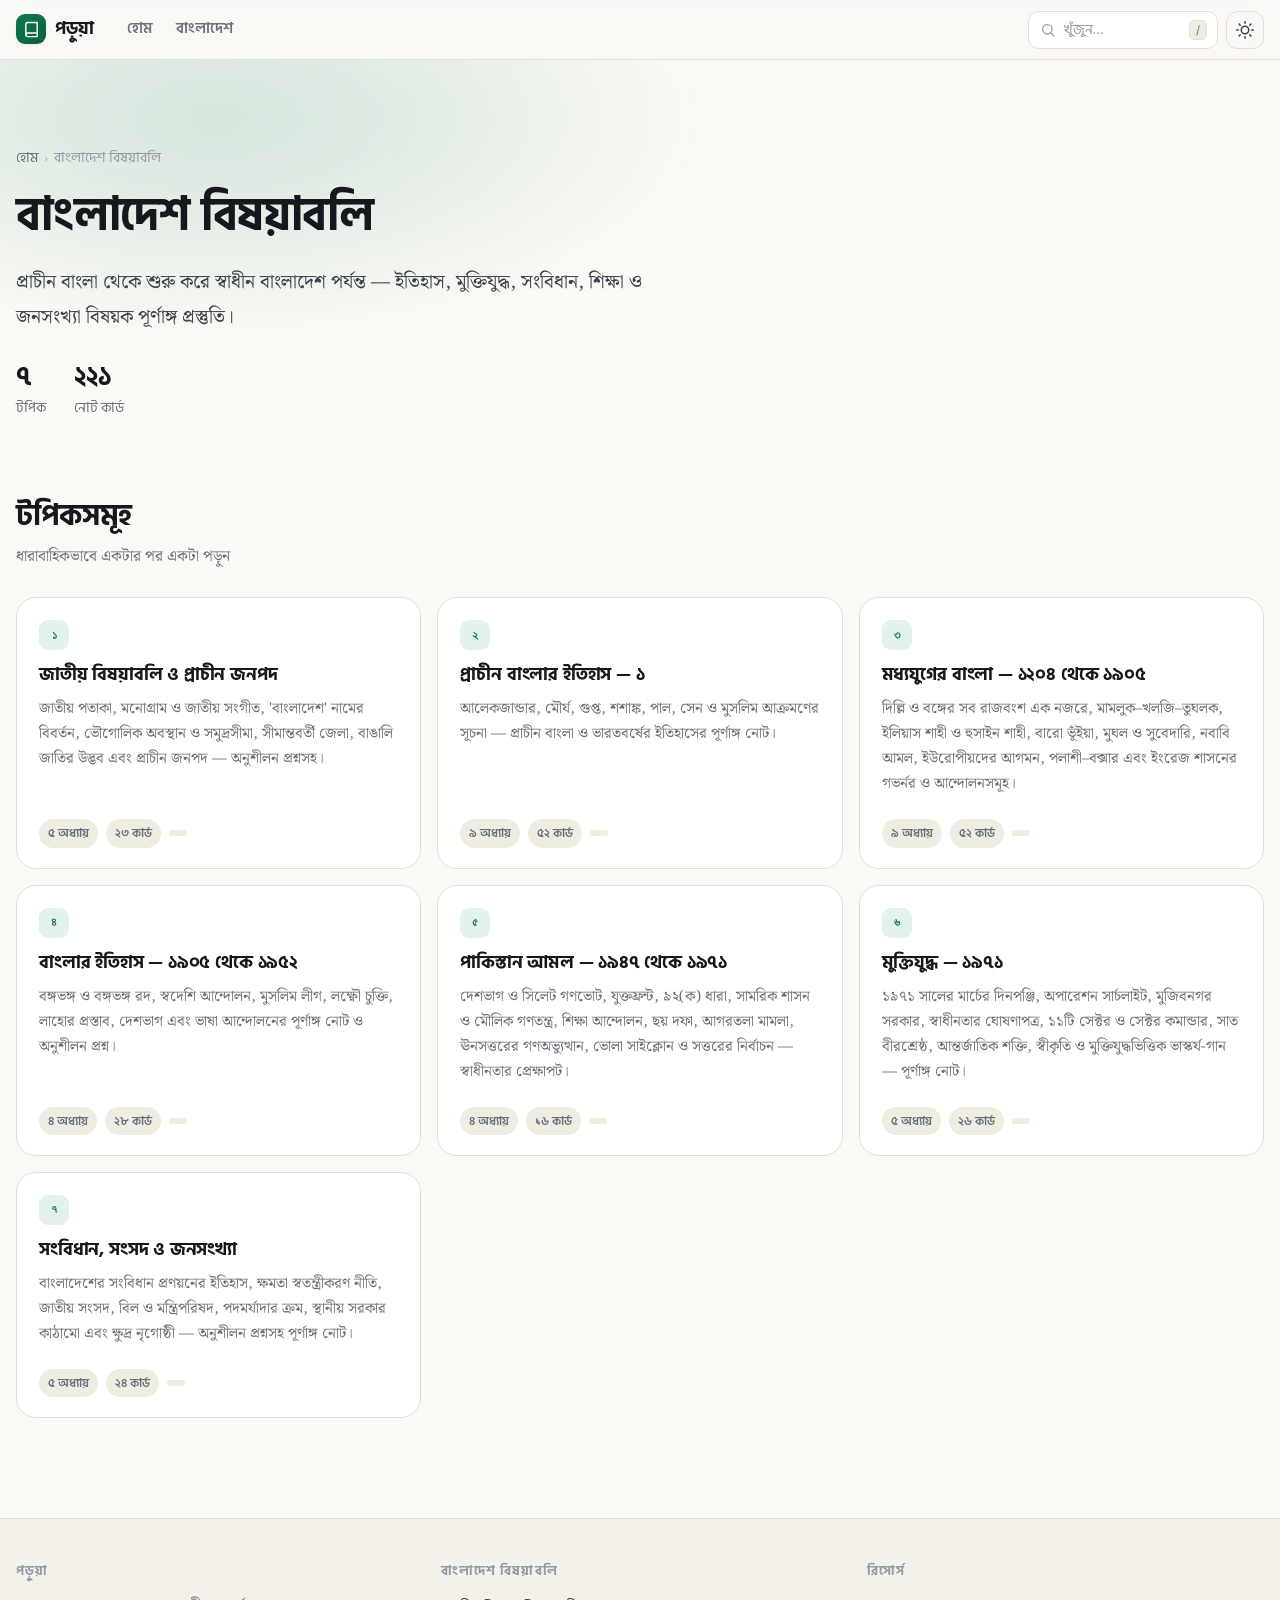
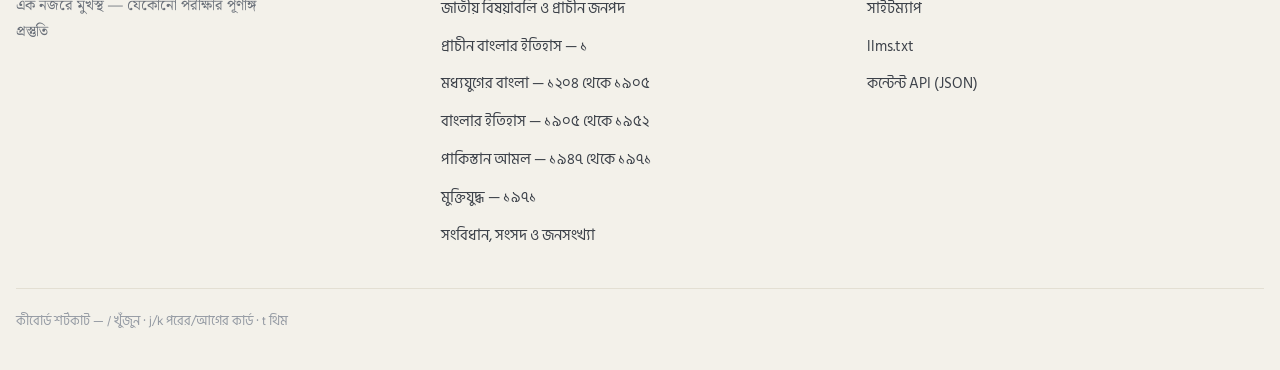
==== bangladesh-affairs/index.html @ c9aad347 "first commit" ====
<!doctype html>
<html lang="bn" data-base="../">
<head>
<meta charset="utf-8">
<meta name="viewport" content="width=device-width, initial-scale=1, viewport-fit=cover">
<title>বাংলাদেশ বিষয়াবলি — পড়ুয়া</title>
<meta name="description" content="প্রাচীন বাংলা থেকে শুরু করে স্বাধীন বাংলাদেশ পর্যন্ত — ইতিহাস, মুক্তিযুদ্ধ, সংবিধান, শিক্ষা ও জনসংখ্যা বিষয়ক পূর্ণাঙ্গ প্রস্তুতি।">
<meta name="keywords" content="বাংলাদেশ বিষয়াবলি, জাতীয় বিষয়াবলি ও প্রাচীন জনপদ, প্রাচীন বাংলার ইতিহাস — ১, মধ্যযুগের বাংলা — ১২০৪ থেকে ১৯০৫, বাংলার ইতিহাস — ১৯০৫ থেকে ১৯৫২, পাকিস্তান আমল — ১৯৪৭ থেকে ১৯৭১, মুক্তিযুদ্ধ — ১৯৭১, সংবিধান, সংসদ ও জনসংখ্যা">
<link rel="canonical" href="https://porua.example.com/bangladesh-affairs/">
<meta name="robots" content="index, follow, max-snippet:-1, max-image-preview:large, max-video-preview:-1">
<meta name="theme-color" content="#faf9f6">
<meta name="color-scheme" content="light dark">
<meta property="og:type" content="article">
<meta property="og:site_name" content="পড়ুয়া">
<meta property="og:locale" content="bn_BD">
<meta property="og:title" content="বাংলাদেশ বিষয়াবলি — পড়ুয়া">
<meta property="og:description" content="প্রাচীন বাংলা থেকে শুরু করে স্বাধীন বাংলাদেশ পর্যন্ত — ইতিহাস, মুক্তিযুদ্ধ, সংবিধান, শিক্ষা ও জনসংখ্যা বিষয়ক পূর্ণাঙ্গ প্রস্তুতি।">
<meta property="og:url" content="https://porua.example.com/bangladesh-affairs/">
<meta name="twitter:card" content="summary_large_image">
<meta name="twitter:title" content="বাংলাদেশ বিষয়াবলি — পড়ুয়া">
<meta name="twitter:description" content="প্রাচীন বাংলা থেকে শুরু করে স্বাধীন বাংলাদেশ পর্যন্ত — ইতিহাস, মুক্তিযুদ্ধ, সংবিধান, শিক্ষা ও জনসংখ্যা বিষয়ক পূর্ণাঙ্গ প্রস্তুতি।">
<link rel="icon" href="../assets/favicon.svg" type="image/svg+xml">
<link rel="manifest" href="../manifest.webmanifest">
<link rel="alternate" type="text/markdown" href="https://porua.example.com/bangladesh-affairs/index.md">
<link rel="preconnect" href="https://fonts.googleapis.com">
<link rel="preconnect" href="https://fonts.gstatic.com" crossorigin>
<link rel="stylesheet" href="https://fonts.googleapis.com/css2?family=Hind+Siliguri:wght@400;500;600;700&family=Noto+Serif+Bengali:wght@400;500;600;700&family=Inter:wght@400;500;600;700&display=swap">
<link rel="stylesheet" href="../assets/css/style.css">
<script>try{var t=localStorage.getItem('theme');if(t==='dark'||t==='light')document.documentElement.setAttribute('data-theme',t)}catch(e){}</script>
<script type="application/ld+json">{"@context":"https://schema.org","@type":"BreadcrumbList","itemListElement":[{"@type":"ListItem","position":1,"name":"হোম","item":"https://porua.example.com/"},{"@type":"ListItem","position":2,"name":"বাংলাদেশ বিষয়াবলি","item":"https://porua.example.com/bangladesh-affairs/"}]}</script>
</head>
<body class="">
<a class="skip-link" href="#main">মূল কন্টেন্টে যান</a>

<header class="site-header">
  <div class="wrap">
    <a class="brand" href="../">
      <span class="brand-mark"><svg viewBox="0 0 24 24" fill="none" stroke="currentColor" stroke-width="2" stroke-linecap="round" stroke-linejoin="round" aria-hidden="true"><path d="M4 19.5A2.5 2.5 0 0 1 6.5 17H20"/><path d="M6.5 2H20v20H6.5A2.5 2.5 0 0 1 4 19.5v-15A2.5 2.5 0 0 1 6.5 2Z"/></svg></span>
      পড়ুয়া
    </a>
    <nav class="header-nav" aria-label="প্রধান মেনু">
      <a href="../">হোম</a>
      <a href="../bangladesh-affairs/">বাংলাদেশ</a>
    </nav>
    <div class="header-tools">
      <button class="search-trigger" data-search-open type="button" aria-label="খুঁজুন">
        <svg viewBox="0 0 24 24" fill="none" stroke="currentColor" stroke-width="2" stroke-linecap="round" stroke-linejoin="round" aria-hidden="true"><circle cx="11" cy="11" r="7"/><path d="m21 21-4.3-4.3"/></svg><span>খুঁজুন…</span><kbd>/</kbd>
      </button>
      <button class="icon-btn" data-theme-btn type="button" aria-label="থিম পরিবর্তন"><svg viewBox="0 0 24 24" fill="none" stroke="currentColor" stroke-width="2" stroke-linecap="round" stroke-linejoin="round" aria-hidden="true"><path d="M12 17a5 5 0 1 0 0-10 5 5 0 0 0 0 10Z"/><path d="M12 1v2M12 21v2M4.2 4.2l1.4 1.4M18.4 18.4l1.4 1.4M1 12h2M21 12h2M4.2 19.8l1.4-1.4M18.4 5.6l1.4-1.4"/></svg></button>
    </div>
  </div>
  <div class="progress-rail" aria-hidden="true"><i></i></div>
</header>

<main id="main">

<section class="hero" style="padding-bottom:12px">
  <div class="wrap">
    <nav class="breadcrumb" aria-label="ব্রেডক্রাম্ব">
      <a href="../">হোম</a><span aria-hidden="true">›</span><span>বাংলাদেশ বিষয়াবলি</span>
    </nav>
    <h1>বাংলাদেশ বিষয়াবলি</h1>
    <p class="lede">প্রাচীন বাংলা থেকে শুরু করে স্বাধীন বাংলাদেশ পর্যন্ত — ইতিহাস, মুক্তিযুদ্ধ, সংবিধান, শিক্ষা ও জনসংখ্যা বিষয়ক পূর্ণাঙ্গ প্রস্তুতি।</p>
    <div class="stat-row">
      <div class="stat"><b>৭</b><span>টপিক</span></div>
      <div class="stat"><b>২২১</b><span>নোট কার্ড</span></div>
    </div>
  </div>
</section>

<section class="section">
  <div class="wrap">
    <div class="section-head"><div><h2>টপিকসমূহ</h2><p>ধারাবাহিকভাবে একটার পর একটা পড়ুন</p></div></div>
    <div class="grid grid-2">
      <a class="tile" href="bd-national-affairs/">
        <span class="tile-index">১</span>
        <h3>জাতীয় বিষয়াবলি ও প্রাচীন জনপদ</h3>
        <p>জাতীয় পতাকা, মনোগ্রাম ও জাতীয় সংগীত, 'বাংলাদেশ' নামের বিবর্তন, ভৌগোলিক অবস্থান ও সমুদ্রসীমা, সীমান্তবর্তী জেলা, বাঙালি জাতির উদ্ভব এবং প্রাচীন জনপদ — অনুশীলন প্রশ্নসহ।</p>
        <div class="tile-meta">
          <span class="chip">৫ অধ্যায়</span>
          <span class="chip">২৩ কার্ড</span>
          <span class="chip" data-progress-for="bd-national-affairs"></span>
        </div>
      </a>
      <a class="tile" href="bd-ancient-bengal-1/">
        <span class="tile-index">২</span>
        <h3>প্রাচীন বাংলার ইতিহাস — ১</h3>
        <p>আলেকজান্ডার, মৌর্য, গুপ্ত, শশাঙ্ক, পাল, সেন ও মুসলিম আক্রমণের সূচনা — প্রাচীন বাংলা ও ভারতবর্ষের ইতিহাসের পূর্ণাঙ্গ নোট।</p>
        <div class="tile-meta">
          <span class="chip">৯ অধ্যায়</span>
          <span class="chip">৫২ কার্ড</span>
          <span class="chip" data-progress-for="bd-ancient-bengal-1"></span>
        </div>
      </a>
      <a class="tile" href="bd-medieval-bengal/">
        <span class="tile-index">৩</span>
        <h3>মধ্যযুগের বাংলা — ১২০৪ থেকে ১৯০৫</h3>
        <p>দিল্লি ও বঙ্গের সব রাজবংশ এক নজরে, মামলুক–খলজি–তুঘলক, ইলিয়াস শাহী ও হুসাইন শাহী, বারো ভূঁইয়া, মুঘল ও সুবেদারি, নবাবি আমল, ইউরোপীয়দের আগমন, পলাশী–বক্সার এবং ইংরেজ শাসনের গভর্নর ও আন্দোলনসমূহ।</p>
        <div class="tile-meta">
          <span class="chip">৯ অধ্যায়</span>
          <span class="chip">৫২ কার্ড</span>
          <span class="chip" data-progress-for="bd-medieval-bengal"></span>
        </div>
      </a>
      <a class="tile" href="bd-1905-1952/">
        <span class="tile-index">৪</span>
        <h3>বাংলার ইতিহাস — ১৯০৫ থেকে ১৯৫২</h3>
        <p>বঙ্গভঙ্গ ও বঙ্গভঙ্গ রদ, স্বদেশি আন্দোলন, মুসলিম লীগ, লক্ষ্ণৌ চুক্তি, লাহোর প্রস্তাব, দেশভাগ এবং ভাষা আন্দোলনের পূর্ণাঙ্গ নোট ও অনুশীলন প্রশ্ন।</p>
        <div class="tile-meta">
          <span class="chip">৪ অধ্যায়</span>
          <span class="chip">২৮ কার্ড</span>
          <span class="chip" data-progress-for="bd-1905-1952"></span>
        </div>
      </a>
      <a class="tile" href="bd-1947-1971/">
        <span class="tile-index">৫</span>
        <h3>পাকিস্তান আমল — ১৯৪৭ থেকে ১৯৭১</h3>
        <p>দেশভাগ ও সিলেট গণভোট, যুক্তফ্রন্ট, ৯২(ক) ধারা, সামরিক শাসন ও মৌলিক গণতন্ত্র, শিক্ষা আন্দোলন, ছয় দফা, আগরতলা মামলা, ঊনসত্তরের গণঅভ্যুত্থান, ভোলা সাইক্লোন ও সত্তরের নির্বাচন — স্বাধীনতার প্রেক্ষাপট।</p>
        <div class="tile-meta">
          <span class="chip">৪ অধ্যায়</span>
          <span class="chip">১৬ কার্ড</span>
          <span class="chip" data-progress-for="bd-1947-1971"></span>
        </div>
      </a>
      <a class="tile" href="bd-liberation-war/">
        <span class="tile-index">৬</span>
        <h3>মুক্তিযুদ্ধ — ১৯৭১</h3>
        <p>১৯৭১ সালের মার্চের দিনপঞ্জি, অপারেশন সার্চলাইট, মুজিবনগর সরকার, স্বাধীনতার ঘোষণাপত্র, ১১টি সেক্টর ও সেক্টর কমান্ডার, সাত বীরশ্রেষ্ঠ, আন্তর্জাতিক শক্তি, স্বীকৃতি ও মুক্তিযুদ্ধভিত্তিক ভাস্কর্য-গান — পূর্ণাঙ্গ নোট।</p>
        <div class="tile-meta">
          <span class="chip">৫ অধ্যায়</span>
          <span class="chip">২৬ কার্ড</span>
          <span class="chip" data-progress-for="bd-liberation-war"></span>
        </div>
      </a>
      <a class="tile" href="bd-constitution-society/">
        <span class="tile-index">৭</span>
        <h3>সংবিধান, সংসদ ও জনসংখ্যা</h3>
        <p>বাংলাদেশের সংবিধান প্রণয়নের ইতিহাস, ক্ষমতা স্বতন্ত্রীকরণ নীতি, জাতীয় সংসদ, বিল ও মন্ত্রিপরিষদ, পদমর্যাদার ক্রম, স্থানীয় সরকার কাঠামো এবং ক্ষুদ্র নৃগোষ্ঠী — অনুশীলন প্রশ্নসহ পূর্ণাঙ্গ নোট।</p>
        <div class="tile-meta">
          <span class="chip">৫ অধ্যায়</span>
          <span class="chip">২৪ কার্ড</span>
          <span class="chip" data-progress-for="bd-constitution-society"></span>
        </div>
      </a>
    </div>
  </div>
</section>
</main>

<footer class="site-footer">
  <div class="wrap">
    <div class="footer-grid">
      <div>
        <h5>পড়ুয়া</h5>
        <p style="color:var(--ink-3);font-size:.92rem;margin:0;max-width:34ch">এক নজরে মুখস্থ — যেকোনো পরীক্ষার পূর্ণাঙ্গ প্রস্তুতি</p>
      </div>
      <div>
        <h5>বাংলাদেশ বিষয়াবলি</h5>
        <ul><li><a href="../bangladesh-affairs/bd-national-affairs/">জাতীয় বিষয়াবলি ও প্রাচীন জনপদ</a></li><li><a href="../bangladesh-affairs/bd-ancient-bengal-1/">প্রাচীন বাংলার ইতিহাস — ১</a></li><li><a href="../bangladesh-affairs/bd-medieval-bengal/">মধ্যযুগের বাংলা — ১২০৪ থেকে ১৯০৫</a></li><li><a href="../bangladesh-affairs/bd-1905-1952/">বাংলার ইতিহাস — ১৯০৫ থেকে ১৯৫২</a></li><li><a href="../bangladesh-affairs/bd-1947-1971/">পাকিস্তান আমল — ১৯৪৭ থেকে ১৯৭১</a></li><li><a href="../bangladesh-affairs/bd-liberation-war/">মুক্তিযুদ্ধ — ১৯৭১</a></li><li><a href="../bangladesh-affairs/bd-constitution-society/">সংবিধান, সংসদ ও জনসংখ্যা</a></li></ul>
      </div>
      <div>
        <h5>রিসোর্স</h5>
        <ul>
          <li><a href="../sitemap.xml">সাইটম্যাপ</a></li>
          <li><a href="../llms.txt">llms.txt</a></li>
          <li><a href="../content/search-index.json">কন্টেন্ট API (JSON)</a></li>
        </ul>
      </div>
    </div>
    <div class="footer-note">
      কীবোর্ড শর্টকাট — <kbd>/</kbd> খুঁজুন · <kbd>j</kbd>/<kbd>k</kbd> পরের/আগের কার্ড · <kbd>t</kbd> থিম
    </div>
  </div>
</footer>

<div class="search-overlay" role="dialog" aria-modal="true" aria-label="খুঁজুন">
  <div class="search-panel">
    <div class="search-field">
      <svg viewBox="0 0 24 24" fill="none" stroke="currentColor" stroke-width="2" stroke-linecap="round" stroke-linejoin="round" aria-hidden="true"><circle cx="11" cy="11" r="7"/><path d="m21 21-4.3-4.3"/></svg>
      <input type="search" placeholder="বিষয়, টপিক বা শব্দ লিখুন…" autocomplete="off" spellcheck="false" aria-label="অনুসন্ধান">
      <button class="icon-btn" data-close type="button" aria-label="বন্ধ করুন" style="width:30px;height:30px">✕</button>
    </div>
    <div class="search-results"><div class="search-empty">বিষয়, টপিক বা যেকোনো শব্দ লিখে খুঁজুন</div></div>
    <div class="search-foot">
      <span><kbd>↑</kbd><kbd>↓</kbd> নেভিগেট</span><span><kbd>↵</kbd> খুলুন</span><span><kbd>esc</kbd> বন্ধ</span>
    </div>
  </div>
</div>

<script src="../assets/js/app.js" defer></script>
</body>
</html>
---- assets/css/style.css ----
/* ==========================================================================
   পড়ুয়া — Design System
   Bengali exam-prep reading UI. Light + dark, responsive, print-friendly.
   ========================================================================== */

/* ---------- Tokens ---------- */
:root {
  color-scheme: light dark;

  /* Surfaces */
  --bg:            #faf9f6;
  --bg-soft:       #f3f1ea;
  --surface:       #ffffff;
  --surface-2:     #f7f5ef;
  --surface-3:     #efece2;

  /* Ink */
  --ink:           #16181d;
  --ink-2:         #3c4149;
  --ink-3:         #6a7079;
  --ink-4:         #949aa3;

  /* Lines */
  --line:          #e3dfd3;
  --line-2:        #d2cdbe;

  /* Brand */
  --accent:        #0f7a52;
  --accent-2:      #0b5f3f;
  --accent-soft:   #e3f2ea;
  --accent-ink:    #ffffff;

  /* Semantic highlight colours (mirror the lecture slides) */
  --hl-gold:       #9a5b00;
  --hl-gold-bg:    #fdf0d5;
  --hl-green:      #0b6b45;
  --hl-green-bg:   #ddf3e7;
  --hl-cyan:       #0b5e8a;
  --hl-cyan-bg:    #ddeefa;
  --hl-rose:       #a32346;
  --hl-rose-bg:    #fce0e8;

  /* Effects */
  --shadow-sm:  0 1px 2px rgba(23,25,30,.05), 0 1px 3px rgba(23,25,30,.04);
  --shadow:     0 2px 4px rgba(23,25,30,.05), 0 8px 24px -8px rgba(23,25,30,.10);
  --shadow-lg:  0 4px 8px rgba(23,25,30,.06), 0 18px 48px -12px rgba(23,25,30,.16);
  --ring:       0 0 0 3px color-mix(in srgb, var(--accent) 22%, transparent);

  /* Metrics */
  --r-sm: 8px;
  --r:    13px;
  --r-lg: 20px;
  --r-xl: 28px;
  --gutter: 16px;
  --maxw: 1320px;
  --readw: 74ch;
  --header-h: 60px;

  --font-ui:   "Hind Siliguri", "Noto Sans Bengali", system-ui, -apple-system, "Segoe UI", sans-serif;
  --font-read: "Noto Serif Bengali", "Hind Siliguri", Georgia, serif;
  --font-num:  "Inter", ui-sans-serif, system-ui, sans-serif;
}

/* Dark — applies to system preference unless the user forced light */
@media (prefers-color-scheme: dark) {
  :root:not([data-theme="light"]) {
    --bg:          #0e1013;
    --bg-soft:     #14171c;
    --surface:     #171a20;
    --surface-2:   #1d2128;
    --surface-3:   #252a33;

    --ink:         #eceef2;
    --ink-2:       #c2c7d0;
    --ink-3:       #949ba7;
    --ink-4:       #6b7280;

    --line:        #262b34;
    --line-2:      #343a45;

    --accent:      #2fbd85;
    --accent-2:    #5bd6a3;
    --accent-soft: #10291f;
    --accent-ink:  #06231a;

    --hl-gold:     #f0b429;
    --hl-gold-bg:  #3a2c09;
    --hl-green:    #4ade9f;
    --hl-green-bg: #0d2f22;
    --hl-cyan:     #56c5f5;
    --hl-cyan-bg:  #0b2a3b;
    --hl-rose:     #f98aa9;
    --hl-rose-bg:  #3a1322;

    --shadow-sm: 0 1px 2px rgba(0,0,0,.4);
    --shadow:    0 2px 6px rgba(0,0,0,.4), 0 12px 32px -10px rgba(0,0,0,.6);
    --shadow-lg: 0 6px 14px rgba(0,0,0,.45), 0 24px 60px -14px rgba(0,0,0,.7);
  }
}

/* Dark — explicitly chosen */
:root[data-theme="dark"] {
  --bg:          #0e1013;
  --bg-soft:     #14171c;
  --surface:     #171a20;
  --surface-2:   #1d2128;
  --surface-3:   #252a33;

  --ink:         #eceef2;
  --ink-2:       #c2c7d0;
  --ink-3:       #949ba7;
  --ink-4:       #6b7280;

  --line:        #262b34;
  --line-2:      #343a45;

  --accent:      #2fbd85;
  --accent-2:    #5bd6a3;
  --accent-soft: #10291f;
  --accent-ink:  #06231a;

  --hl-gold:     #f0b429;
  --hl-gold-bg:  #3a2c09;
  --hl-green:    #4ade9f;
  --hl-green-bg: #0d2f22;
  --hl-cyan:     #56c5f5;
  --hl-cyan-bg:  #0b2a3b;
  --hl-rose:     #f98aa9;
  --hl-rose-bg:  #3a1322;

  --shadow-sm: 0 1px 2px rgba(0,0,0,.4);
  --shadow:    0 2px 6px rgba(0,0,0,.4), 0 12px 32px -10px rgba(0,0,0,.6);
  --shadow-lg: 0 6px 14px rgba(0,0,0,.45), 0 24px 60px -14px rgba(0,0,0,.7);
}

/* ---------- Reset ---------- */
*, *::before, *::after { box-sizing: border-box; }
html { -webkit-text-size-adjust: 100%; scroll-behavior: smooth; scroll-padding-top: calc(var(--header-h) + 18px); }
@media (prefers-reduced-motion: reduce) {
  html { scroll-behavior: auto; }
  *, *::before, *::after { animation-duration: .01ms !important; transition-duration: .01ms !important; }
}

body {
  margin: 0;
  background: var(--bg);
  color: var(--ink);
  font-family: var(--font-read);
  font-size: 17px;
  line-height: 1.82;
  font-feature-settings: "liga" 1, "kern" 1;
  text-rendering: optimizeLegibility;
  -webkit-font-smoothing: antialiased;
  overflow-x: hidden;
}

h1, h2, h3, h4, h5, .ui { font-family: var(--font-ui); line-height: 1.38; font-weight: 700; letter-spacing: -.01em; }
h1 { font-size: clamp(1.75rem, 1.2rem + 2.4vw, 2.85rem); margin: 0 0 .4em; }
h2 { font-size: clamp(1.35rem, 1.05rem + 1.3vw, 1.9rem); margin: 0 0 .5em; }
h3 { font-size: clamp(1.1rem, .98rem + .6vw, 1.33rem); margin: 0 0 .45em; }
p  { margin: 0 0 1em; }
p:last-child { margin-bottom: 0; }

a { color: var(--accent); text-decoration-color: color-mix(in srgb, var(--accent) 35%, transparent); text-underline-offset: 3px; }
a:hover { text-decoration-color: currentColor; }

:where(a, button, input, [tabindex]):focus-visible {
  outline: none;
  box-shadow: var(--ring);
  border-radius: var(--r-sm);
}

img, svg { max-width: 100%; height: auto; display: block; }
code, kbd { font-family: var(--font-num); font-size: .88em; }

.sr-only {
  position: absolute; width: 1px; height: 1px; padding: 0; margin: -1px;
  overflow: hidden; clip: rect(0 0 0 0); white-space: nowrap; border: 0;
}
.skip-link {
  position: absolute; left: 12px; top: -60px; z-index: 200;
  background: var(--accent); color: var(--accent-ink);
  padding: 10px 18px; border-radius: var(--r-sm); font-family: var(--font-ui); font-weight: 600;
  transition: top .18s;
}
.skip-link:focus { top: 12px; }

/* ---------- Layout ---------- */
.wrap { width: 100%; max-width: var(--maxw); margin-inline: auto; padding-inline: var(--gutter); }
.wrap-narrow { max-width: 860px; }

/* ---------- Header ---------- */
.site-header {
  position: sticky; top: 0; z-index: 100;
  height: var(--header-h);
  background: color-mix(in srgb, var(--bg) 86%, transparent);
  backdrop-filter: saturate(180%) blur(14px);
  -webkit-backdrop-filter: saturate(180%) blur(14px);
  border-bottom: 1px solid var(--line);
}
.site-header .wrap { height: 100%; display: flex; align-items: center; gap: 12px; }

.brand { display: inline-flex; align-items: center; gap: 9px; font-family: var(--font-ui); font-weight: 700; font-size: 1.12rem; color: var(--ink); text-decoration: none; flex: none; }
.brand-mark {
  width: 30px; height: 30px; border-radius: 9px; flex: none;
  background: linear-gradient(145deg, var(--accent), var(--accent-2));
  display: grid; place-items: center; color: var(--accent-ink);
  box-shadow: var(--shadow-sm);
}
.brand-mark svg { width: 17px; height: 17px; }

.header-nav { display: flex; align-items: center; gap: 2px; margin-inline-start: 10px; }
.header-nav a {
  font-family: var(--font-ui); font-size: .92rem; font-weight: 600; color: var(--ink-3);
  text-decoration: none; padding: 7px 11px; border-radius: 9px;
}
.header-nav a:hover, .header-nav a[aria-current] { color: var(--ink); background: var(--surface-2); }

.header-tools { margin-inline-start: auto; display: flex; align-items: center; gap: 8px; flex: none; }

.icon-btn {
  width: 38px; height: 38px; display: grid; place-items: center; flex: none;
  background: transparent; border: 1px solid var(--line); border-radius: 11px;
  color: var(--ink-2); cursor: pointer; transition: background .15s, color .15s, border-color .15s;
}
.icon-btn:hover { background: var(--surface-2); color: var(--ink); border-color: var(--line-2); }
.icon-btn svg { width: 18px; height: 18px; }

.search-trigger {
  display: flex; align-items: center; gap: 8px;
  height: 38px; padding: 0 10px 0 11px; min-width: 190px;
  background: var(--surface); border: 1px solid var(--line); border-radius: 11px;
  color: var(--ink-4); font-family: var(--font-ui); font-size: .9rem; cursor: pointer;
  transition: border-color .15s, background .15s;
}
.search-trigger:hover { border-color: var(--line-2); background: var(--surface-2); }
.search-trigger svg { width: 16px; height: 16px; flex: none; }
.search-trigger kbd {
  margin-inline-start: auto; font-size: .72rem; padding: 2px 6px; border-radius: 5px;
  background: var(--surface-3); border: 1px solid var(--line); color: var(--ink-3);
}
@media (max-width: 760px) { .search-trigger span, .search-trigger kbd { display: none; } .search-trigger { min-width: 0; width: 38px; justify-content: center; padding: 0; } }
@media (max-width: 620px) { .header-nav { display: none; } }

/* Reading progress bar */
.progress-rail { position: absolute; left: 0; right: 0; bottom: -1px; height: 2px; background: transparent; }
.progress-rail i { display: block; height: 100%; width: 0; background: linear-gradient(90deg, var(--accent), var(--accent-2)); transition: width .1s linear; }

/* ---------- Hero ---------- */
.hero { padding: clamp(42px, 7vw, 86px) 0 clamp(30px, 5vw, 56px); position: relative; overflow: hidden; }
.hero::before {
  content: ""; position: absolute; inset: -40% 20% auto -10%; height: 520px; pointer-events: none;
  background: radial-gradient(60% 60% at 30% 40%, color-mix(in srgb, var(--accent) 16%, transparent), transparent 70%);
  filter: blur(14px);
}
.hero > .wrap { position: relative; }
.eyebrow {
  display: inline-flex; align-items: center; gap: 7px;
  font-family: var(--font-ui); font-size: .8rem; font-weight: 700; letter-spacing: .04em;
  color: var(--accent); background: var(--accent-soft);
  padding: 5px 13px; border-radius: 999px; margin-bottom: 18px;
}
.hero p.lede { font-size: clamp(1.02rem, .97rem + .35vw, 1.2rem); color: var(--ink-2); max-width: 62ch; }

.stat-row { display: flex; flex-wrap: wrap; gap: 10px 28px; margin-top: 26px; }
.stat { font-family: var(--font-ui); }
.stat b { display: block; font-size: 1.6rem; font-weight: 700; color: var(--ink); line-height: 1.2; }
.stat span { font-size: .85rem; color: var(--ink-3); }

/* ---------- Buttons ---------- */
.btn {
  display: inline-flex; align-items: center; justify-content: center; gap: 8px;
  font-family: var(--font-ui); font-weight: 600; font-size: .95rem;
  padding: 11px 20px; border-radius: 12px; border: 1px solid transparent;
  text-decoration: none; cursor: pointer; transition: transform .14s, box-shadow .14s, background .14s, border-color .14s;
}
.btn:active { transform: translateY(1px); }
.btn-primary { background: var(--accent); color: var(--accent-ink); box-shadow: var(--shadow-sm); }
.btn-primary:hover { background: var(--accent-2); box-shadow: var(--shadow); }
.btn-ghost { background: var(--surface); color: var(--ink); border-color: var(--line); }
.btn-ghost:hover { background: var(--surface-2); border-color: var(--line-2); }
.btn svg { width: 17px; height: 17px; }
.btn-row { display: flex; flex-wrap: wrap; gap: 11px; margin-top: 28px; }

/* ---------- Section heads ---------- */
.section { padding: clamp(32px, 5vw, 60px) 0; }
.section-head { display: flex; align-items: flex-end; justify-content: space-between; gap: 18px; margin-bottom: 26px; flex-wrap: wrap; }
.section-head p { color: var(--ink-3); margin: 6px 0 0; font-size: .96rem; }
.section-head h2 { margin: 0; }

/* ---------- Cards grid (subjects / topics) ---------- */
.grid { display: grid; gap: 16px; }
.grid-3 { grid-template-columns: repeat(auto-fill, minmax(min(290px, 100%), 1fr)); }
.grid-2 { grid-template-columns: repeat(auto-fill, minmax(min(340px, 100%), 1fr)); }

.tile {
  position: relative; display: flex; flex-direction: column; gap: 10px;
  background: var(--surface); border: 1px solid var(--line); border-radius: var(--r-lg);
  padding: 22px 22px 20px; text-decoration: none; color: inherit;
  transition: transform .18s cubic-bezier(.2,.7,.3,1), box-shadow .18s, border-color .18s;
  overflow: hidden;
}
.tile::after {
  content: ""; position: absolute; inset-inline: 0; top: 0; height: 3px;
  background: linear-gradient(90deg, var(--accent), var(--accent-2));
  opacity: 0; transition: opacity .18s;
}
.tile:hover { transform: translateY(-3px); box-shadow: var(--shadow-lg); border-color: var(--line-2); }
.tile:hover::after { opacity: 1; }
.tile h3 { margin: 0; font-size: 1.14rem; }
.tile p { color: var(--ink-3); font-size: .93rem; line-height: 1.68; margin: 0; }
.tile .tile-meta {
  margin-top: auto; padding-top: 12px; display: flex; align-items: center; gap: 8px; flex-wrap: wrap;
  font-family: var(--font-ui); font-size: .82rem; color: var(--ink-4);
}
.tile-index {
  font-family: var(--font-num); font-size: .78rem; font-weight: 600; color: var(--accent);
  background: var(--accent-soft); width: 30px; height: 30px; border-radius: 9px;
  display: grid; place-items: center; margin-bottom: 2px;
}
.chip {
  display: inline-flex; align-items: center; gap: 5px;
  font-family: var(--font-ui); font-size: .76rem; font-weight: 600;
  padding: 3px 9px; border-radius: 999px; background: var(--surface-3); color: var(--ink-3);
}
.chip-done { background: var(--hl-green-bg); color: var(--hl-green); }

/* ---------- Topic page shell ---------- */
.topic-layout {
  display: grid; gap: 34px;
  grid-template-columns: 268px minmax(0, 1fr);
  align-items: start;
  padding: 26px 0 80px;
}
@media (max-width: 1000px) { .topic-layout { grid-template-columns: minmax(0, 1fr); gap: 0; } }

/* Sidebar TOC */
.toc {
  position: sticky; top: calc(var(--header-h) + 18px);
  max-height: calc(100vh - var(--header-h) - 40px);
  overflow-y: auto; overscroll-behavior: contain;
  padding-inline-end: 6px;
  scrollbar-width: thin;
}
.toc::-webkit-scrollbar { width: 6px; }
.toc::-webkit-scrollbar-thumb { background: var(--line-2); border-radius: 99px; }
.toc h4 {
  font-size: .76rem; letter-spacing: .09em; text-transform: uppercase;
  color: var(--ink-4); margin: 0 0 12px; font-weight: 700;
}
.toc ol { list-style: none; margin: 0; padding: 0; }
.toc .toc-sec > a {
  display: block; font-family: var(--font-ui); font-weight: 700; font-size: .93rem;
  color: var(--ink-2); text-decoration: none; padding: 7px 10px; border-radius: 9px; margin-top: 6px;
}
.toc .toc-sec > a:hover { background: var(--surface-2); color: var(--ink); }
.toc .toc-sec > ol { border-inline-start: 1.5px solid var(--line); margin-inline-start: 11px; padding-inline-start: 4px; }
.toc .toc-sec > ol a {
  display: block; font-family: var(--font-ui); font-size: .87rem; color: var(--ink-3);
  text-decoration: none; padding: 5px 10px; border-radius: 8px; line-height: 1.5;
  border-inline-start: 2px solid transparent; margin-inline-start: -5.5px;
}
.toc .toc-sec > ol a:hover { color: var(--ink); background: var(--surface-2); }
.toc a.is-active { color: var(--accent) !important; border-inline-start-color: var(--accent) !important; font-weight: 600; background: var(--accent-soft) !important; }
@media (max-width: 1000px) { .toc { display: none; } }

/* Mobile TOC drawer */
.toc-fab {
  position: fixed; inset-inline-end: 16px; bottom: 20px; z-index: 90;
  display: none; align-items: center; gap: 8px;
  padding: 12px 18px; border-radius: 999px; border: 1px solid var(--line);
  background: var(--surface); color: var(--ink); box-shadow: var(--shadow-lg);
  font-family: var(--font-ui); font-weight: 600; font-size: .9rem; cursor: pointer;
}
.toc-fab svg { width: 17px; height: 17px; }
@media (max-width: 1000px) { .toc-fab { display: inline-flex; } }

/* ---------- Topic header ---------- */
.topic-head { padding-bottom: 24px; border-bottom: 1px solid var(--line); margin-bottom: 30px; }
.breadcrumb { font-family: var(--font-ui); font-size: .85rem; color: var(--ink-4); margin-bottom: 14px; display: flex; flex-wrap: wrap; align-items: center; gap: 6px; }
.breadcrumb a { color: var(--ink-3); text-decoration: none; }
.breadcrumb a:hover { color: var(--accent); }
.breadcrumb span[aria-hidden] { color: var(--ink-4); opacity: .6; }
.topic-head h1 { margin-bottom: .25em; }
.topic-head .sub { color: var(--ink-3); font-size: 1.04rem; margin: 0; }
.topic-meta { display: flex; flex-wrap: wrap; gap: 8px; margin-top: 18px; }

/* ---------- Content sections ---------- */
.sec { scroll-margin-top: calc(var(--header-h) + 20px); margin-bottom: 44px; }
.sec-head {
  display: flex; align-items: center; gap: 13px; margin-bottom: 20px;
  padding-top: 8px;
}
.sec-num {
  flex: none; width: 34px; height: 34px; border-radius: 10px;
  background: var(--accent); color: var(--accent-ink);
  display: grid; place-items: center;
  font-family: var(--font-num); font-weight: 700; font-size: .92rem;
  box-shadow: var(--shadow-sm);
}
.sec-head h2 { margin: 0; }

/* ---------- Card ---------- */
.card {
  position: relative;
  background: var(--surface); border: 1px solid var(--line); border-radius: var(--r-lg);
  padding: 24px clamp(18px, 3vw, 30px) 26px;
  margin-bottom: 18px;
  scroll-margin-top: calc(var(--header-h) + 20px);
  transition: border-color .18s, box-shadow .18s;
}
.card:hover { border-color: var(--line-2); box-shadow: var(--shadow-sm); }
.card.is-read { border-color: color-mix(in srgb, var(--hl-green) 32%, var(--line)); }
.card.is-read::before {
  content: ""; position: absolute; inset-block: 18px; inset-inline-start: 0; width: 3px;
  border-radius: 0 3px 3px 0; background: var(--hl-green);
}

.card-head { display: flex; align-items: flex-start; gap: 12px; margin-bottom: 16px; }
.card-head h3 { margin: 0; flex: 1; font-size: clamp(1.05rem, .99rem + .35vw, 1.26rem); }
.card-num {
  flex: none; font-family: var(--font-num); font-size: .74rem; font-weight: 600;
  color: var(--ink-4); background: var(--surface-3); border-radius: 7px;
  padding: 3px 7px; margin-top: 4px; letter-spacing: .02em;
}
.card-actions { flex: none; display: flex; gap: 4px; margin-top: 1px; }
.mini-btn {
  width: 32px; height: 32px; display: grid; place-items: center;
  border: 1px solid var(--line); border-radius: 9px; background: transparent;
  color: var(--ink-4); cursor: pointer; transition: all .15s;
}
.mini-btn:hover { color: var(--ink); border-color: var(--line-2); background: var(--surface-2); }
.mini-btn svg { width: 15px; height: 15px; }
.mini-btn[aria-pressed="true"] { color: var(--hl-green); border-color: color-mix(in srgb, var(--hl-green) 45%, transparent); background: var(--hl-green-bg); }
.mini-btn.bm[aria-pressed="true"] { color: var(--hl-gold); border-color: color-mix(in srgb, var(--hl-gold) 45%, transparent); background: var(--hl-gold-bg); }

.card-body > * + * { margin-top: 15px; }
.card-body p { max-width: var(--readw); }

/* Inline highlights — mirror of the slide colour coding */
.hl { border-radius: 4px; padding: .06em .22em; margin-inline: -.04em; font-weight: 600; }
.hl-gold  { color: var(--hl-gold);  background: var(--hl-gold-bg); }
.hl-green { color: var(--hl-green); background: var(--hl-green-bg); }
.hl-cyan  { color: var(--hl-cyan);  background: var(--hl-cyan-bg); font-family: var(--font-num); font-size: .94em; }

/* Lists */
.card-body ul { margin: 0; padding-inline-start: 0; list-style: none; max-width: var(--readw); }
.card-body ul li { position: relative; padding-inline-start: 22px; margin-bottom: 10px; }
.card-body ul li::before {
  content: ""; position: absolute; inset-inline-start: 4px; top: .78em;
  width: 6px; height: 6px; border-radius: 2px; background: var(--accent); opacity: .8;
}
.card-body ul li:last-child { margin-bottom: 0; }

/* Flow / chain diagram */
.flow {
  display: flex; flex-wrap: wrap; align-items: stretch; gap: 8px;
  padding: 16px; border-radius: var(--r); background: var(--surface-2);
  border: 1px solid var(--line);
}
.flow-step {
  flex: 1 1 auto; min-width: 110px;
  display: grid; place-items: center; text-align: center;
  padding: 11px 14px; border-radius: 10px;
  background: var(--surface); border: 1px solid var(--line-2);
  font-family: var(--font-ui); font-weight: 600; font-size: .94rem; color: var(--ink);
  line-height: 1.45;
}
.flow-arrow { display: grid; place-items: center; color: var(--accent); flex: none; }
.flow-arrow svg { width: 17px; height: 17px; }
@media (max-width: 560px) {
  .flow { flex-direction: column; }
  .flow-arrow { transform: rotate(90deg); }
  .flow-step { width: 100%; }
}

/* Note box (named sub-entry, e.g. a king) */
.note {
  display: grid; grid-template-columns: minmax(118px, 168px) minmax(0, 1fr);
  gap: 0; border: 1px solid var(--line); border-radius: var(--r); overflow: hidden;
}
.note-k {
  background: var(--surface-2); padding: 14px 16px;
  font-family: var(--font-ui); font-weight: 700; font-size: .96rem; color: var(--accent);
  border-inline-end: 1px solid var(--line);
  display: flex; align-items: flex-start;
}
.note-v { padding: 14px 18px; background: var(--surface); font-size: .97rem; line-height: 1.76; }
@media (max-width: 620px) {
  .note { grid-template-columns: minmax(0, 1fr); }
  .note-k { border-inline-end: 0; border-bottom: 1px solid var(--line); padding: 10px 14px; }
}

/* Key–value fact table */
.kv { border: 1px solid var(--line); border-radius: var(--r); overflow: hidden; }
.kv-row { display: grid; grid-template-columns: minmax(130px, 38%) minmax(0, 1fr); }
.kv-row + .kv-row { border-top: 1px solid var(--line); }
.kv-row > dt {
  padding: 11px 16px; background: var(--surface-2); font-family: var(--font-ui); font-weight: 600;
  font-size: .93rem; color: var(--ink-2); border-inline-end: 1px solid var(--line);
}
.kv-row > dd { padding: 11px 16px; margin: 0; font-size: .96rem; }
@media (max-width: 560px) {
  .kv-row { grid-template-columns: minmax(0, 1fr); }
  .kv-row > dt { border-inline-end: 0; }
}

/* Tip / mnemonic callout */
.tip {
  display: flex; gap: 13px; align-items: flex-start;
  padding: 15px 18px; border-radius: var(--r);
  background: var(--hl-gold-bg);
  border: 1px solid color-mix(in srgb, var(--hl-gold) 30%, transparent);
  border-inline-start: 3px solid var(--hl-gold);
}
.tip-icon { flex: none; color: var(--hl-gold); margin-top: 3px; }
.tip-icon svg { width: 18px; height: 18px; }
.tip-body { font-size: .97rem; line-height: 1.74; }
.tip-body .hl-gold { background: color-mix(in srgb, var(--hl-gold) 22%, transparent); }

/* ---------- Pager ---------- */
.pager { display: grid; gap: 12px; grid-template-columns: repeat(auto-fit, minmax(min(230px, 100%), 1fr)); margin-top: 42px; }
.pager a {
  display: flex; flex-direction: column; gap: 3px;
  padding: 16px 20px; border: 1px solid var(--line); border-radius: var(--r);
  background: var(--surface); text-decoration: none; color: inherit; transition: all .16s;
}
.pager a:hover { border-color: var(--accent); background: var(--surface-2); }
.pager small { font-family: var(--font-ui); font-size: .78rem; color: var(--ink-4); }
.pager b { font-family: var(--font-ui); font-size: .98rem; font-weight: 600; }
.pager .next { text-align: end; }

/* ---------- Search overlay ---------- */
.search-overlay {
  position: fixed; inset: 0; z-index: 300; display: none;
  background: color-mix(in srgb, var(--ink) 38%, transparent);
  backdrop-filter: blur(4px); -webkit-backdrop-filter: blur(4px);
  padding: clamp(12px, 8vh, 90px) var(--gutter) 20px;
}
.search-overlay[open], .search-overlay.is-open { display: block; }
.search-panel {
  max-width: 660px; margin-inline: auto;
  background: var(--surface); border: 1px solid var(--line-2); border-radius: var(--r-lg);
  box-shadow: var(--shadow-lg); overflow: hidden;
  display: flex; flex-direction: column; max-height: min(640px, 82vh);
  animation: pop .18s cubic-bezier(.2,.8,.3,1);
}
@keyframes pop { from { opacity: 0; transform: translateY(-8px) scale(.985); } }
.search-field { display: flex; align-items: center; gap: 11px; padding: 15px 18px; border-bottom: 1px solid var(--line); }
.search-field svg { width: 19px; height: 19px; color: var(--ink-4); flex: none; }
.search-field input {
  flex: 1; border: 0; background: transparent; color: var(--ink);
  font-family: var(--font-ui); font-size: 1.05rem; outline: none; min-width: 0;
}
.search-field input::placeholder { color: var(--ink-4); }
.search-results { overflow-y: auto; padding: 8px; }
.search-results a {
  display: block; padding: 11px 13px; border-radius: 11px; text-decoration: none; color: inherit;
}
.search-results a:hover, .search-results a.is-sel { background: var(--surface-2); }
.search-results .sr-title { font-family: var(--font-ui); font-weight: 600; font-size: .98rem; margin-bottom: 2px; }
.search-results .sr-path { font-family: var(--font-ui); font-size: .78rem; color: var(--ink-4); }
.search-results .sr-snip { font-size: .88rem; color: var(--ink-3); margin-top: 4px; line-height: 1.6; }
.search-results mark { background: var(--hl-gold-bg); color: var(--hl-gold); padding: 0 2px; border-radius: 3px; }
.search-empty { padding: 36px 20px; text-align: center; color: var(--ink-4); font-family: var(--font-ui); font-size: .93rem; }
.search-foot {
  padding: 9px 16px; border-top: 1px solid var(--line); background: var(--surface-2);
  font-family: var(--font-ui); font-size: .76rem; color: var(--ink-4);
  display: flex; gap: 14px; flex-wrap: wrap;
}
.search-foot kbd { background: var(--surface); border: 1px solid var(--line); border-radius: 4px; padding: 1px 5px; }

/* ---------- Drawer (mobile TOC) ---------- */
.drawer { position: fixed; inset: 0; z-index: 280; display: none; }
.drawer.is-open { display: block; }
.drawer-scrim { position: absolute; inset: 0; background: color-mix(in srgb, var(--ink) 40%, transparent); }
.drawer-panel {
  position: absolute; inset-block: 0; inset-inline-end: 0; width: min(330px, 86vw);
  background: var(--surface); border-inline-start: 1px solid var(--line);
  padding: 18px 16px; overflow-y: auto;
  animation: slidein .2s cubic-bezier(.2,.8,.3,1);
}
@keyframes slidein { from { transform: translateX(100%); } }
.drawer-panel .toc { display: block; position: static; max-height: none; }

/* ---------- Footer ---------- */
.site-footer {
  border-top: 1px solid var(--line); background: var(--bg-soft);
  padding: 44px 0 36px; margin-top: 40px;
}
.footer-grid { display: grid; gap: 28px; grid-template-columns: repeat(auto-fit, minmax(min(190px, 100%), 1fr)); }
.footer-grid h5 { font-family: var(--font-ui); font-size: .8rem; letter-spacing: .08em; text-transform: uppercase; color: var(--ink-4); margin: 0 0 12px; }
.footer-grid ul { list-style: none; margin: 0; padding: 0; }
.footer-grid li { margin-bottom: 7px; }
.footer-grid a { font-family: var(--font-ui); font-size: .92rem; color: var(--ink-2); text-decoration: none; }
.footer-grid a:hover { color: var(--accent); }
.footer-note { margin-top: 30px; padding-top: 20px; border-top: 1px solid var(--line); font-family: var(--font-ui); font-size: .84rem; color: var(--ink-4); }

/* ---------- Print ---------- */
@media print {
  :root { --bg: #fff; --surface: #fff; --ink: #000; }
  .site-header, .toc, .toc-fab, .search-overlay, .drawer, .site-footer, .card-actions, .pager, .btn-row { display: none !important; }
  body { font-size: 11.5pt; line-height: 1.6; }
  .topic-layout { grid-template-columns: 1fr; padding: 0; }
  .card { border: 0; border-bottom: 1px solid #ccc; border-radius: 0; padding: 10px 0 14px; margin: 0; break-inside: avoid; }
  .hl { background: transparent !important; text-decoration: underline; }
  .note, .kv, .flow, .tip { break-inside: avoid; }
  a[href^="http"]::after { content: " (" attr(href) ")"; font-size: .8em; color: #555; }
}

/* ---------- Data table ---------- */
.table-wrap {
  border: 1px solid var(--line); border-radius: var(--r); overflow: hidden;
  background: var(--surface);
}
.table-wrap[data-caption]::before {
  content: attr(data-caption); display: block;
  padding: 11px 16px; background: var(--surface-2); border-bottom: 1px solid var(--line);
  font-family: var(--font-ui); font-weight: 700; font-size: .93rem; color: var(--ink-2);
}
.table-wrap > table { width: 100%; border-collapse: collapse; font-size: .94rem; }
.table-wrap thead th {
  text-align: start; padding: 11px 15px; background: var(--surface-3);
  font-family: var(--font-ui); font-weight: 700; font-size: .88rem; color: var(--accent);
  border-bottom: 1px solid var(--line-2); white-space: nowrap;
}
.table-wrap tbody td { padding: 12px 15px; vertical-align: top; line-height: 1.72; border-bottom: 1px solid var(--line); }
.table-wrap tbody tr:last-child td { border-bottom: 0; }
.table-wrap tbody tr:nth-child(even) { background: color-mix(in srgb, var(--surface-2) 55%, transparent); }
.table-wrap tbody td:first-child { font-family: var(--font-ui); font-weight: 600; color: var(--ink); white-space: nowrap; }

/* Stack to cards on narrow screens so nothing is cut off */
@media (max-width: 760px) {
  .table-wrap > table, .table-wrap thead, .table-wrap tbody, .table-wrap tr, .table-wrap td { display: block; width: 100%; }
  .table-wrap thead { display: none; }
  .table-wrap tbody tr { border-bottom: 1px solid var(--line-2); padding: 4px 0; }
  .table-wrap tbody tr:last-child { border-bottom: 0; }
  .table-wrap tbody td { border-bottom: 0; padding: 7px 15px; white-space: normal !important; }
  .table-wrap tbody td::before {
    content: attr(data-label); display: block;
    font-family: var(--font-ui); font-size: .74rem; font-weight: 700; letter-spacing: .04em;
    color: var(--ink-4); text-transform: uppercase; margin-bottom: 2px;
  }
  .table-wrap tbody td:first-child { padding-top: 12px; }
  .table-wrap tbody td:first-child::before { display: none; }
  .table-wrap tbody td:first-child {
    font-size: 1.02rem; color: var(--accent);
  }
}

/* ---------- Quiz ---------- */
.quiz {
  border: 1px solid var(--line); border-radius: var(--r);
  background: var(--surface-2); padding: 18px 20px 16px;
}
.quiz-q { font-family: var(--font-ui); font-weight: 600; font-size: 1rem; margin: 0 0 14px; line-height: 1.68; }
.quiz-src { font-family: var(--font-num); font-size: .78rem; font-weight: 500; color: var(--ink-4); white-space: nowrap; }
.quiz-opts { list-style: none; margin: 0; padding: 0; display: grid; gap: 7px; }
.quiz-opt {
  width: 100%; display: flex; align-items: flex-start; gap: 11px; text-align: start;
  padding: 10px 14px; border-radius: 10px; cursor: pointer;
  background: var(--surface); border: 1px solid var(--line);
  color: var(--ink); font-family: var(--font-read); font-size: .97rem; line-height: 1.6;
  transition: border-color .14s, background .14s, transform .1s;
}
.quiz-opt:hover:not([data-state]) { border-color: var(--accent); background: var(--accent-soft); }
.quiz-opt:active { transform: scale(.995); }
.quiz-key {
  flex: none; width: 24px; height: 24px; border-radius: 50%;
  display: grid; place-items: center; margin-top: 1px;
  border: 1.5px solid var(--line-2); font-family: var(--font-ui); font-size: .8rem; font-weight: 700; color: var(--ink-3);
}
.quiz-opt[data-state="right"] { border-color: var(--hl-green); background: var(--hl-green-bg); }
.quiz-opt[data-state="right"] .quiz-key { border-color: var(--hl-green); background: var(--hl-green); color: var(--surface); }
.quiz-opt[data-state="wrong"] { border-color: var(--hl-rose); background: var(--hl-rose-bg); }
.quiz-opt[data-state="wrong"] .quiz-key { border-color: var(--hl-rose); background: var(--hl-rose); color: var(--surface); }
.quiz.is-done .quiz-opt { cursor: default; }
.quiz-note {
  margin: 12px 0 0; padding: 10px 14px; border-radius: 9px;
  background: var(--hl-cyan-bg); color: var(--ink-2); font-size: .92rem; line-height: 1.68;
  border-inline-start: 3px solid var(--hl-cyan);
}

/* ---------- Fixes ---------- */
.eyebrow { white-space: nowrap; }
.eyebrow svg { width: 15px; height: 15px; flex: none; }
.hero .eyebrow + h1 { margin-top: 0; }
/* a lone subject tile shouldn't look stranded */
.grid-3:has(> :only-child) { grid-template-columns: repeat(auto-fill, minmax(min(420px, 100%), 1fr)); }
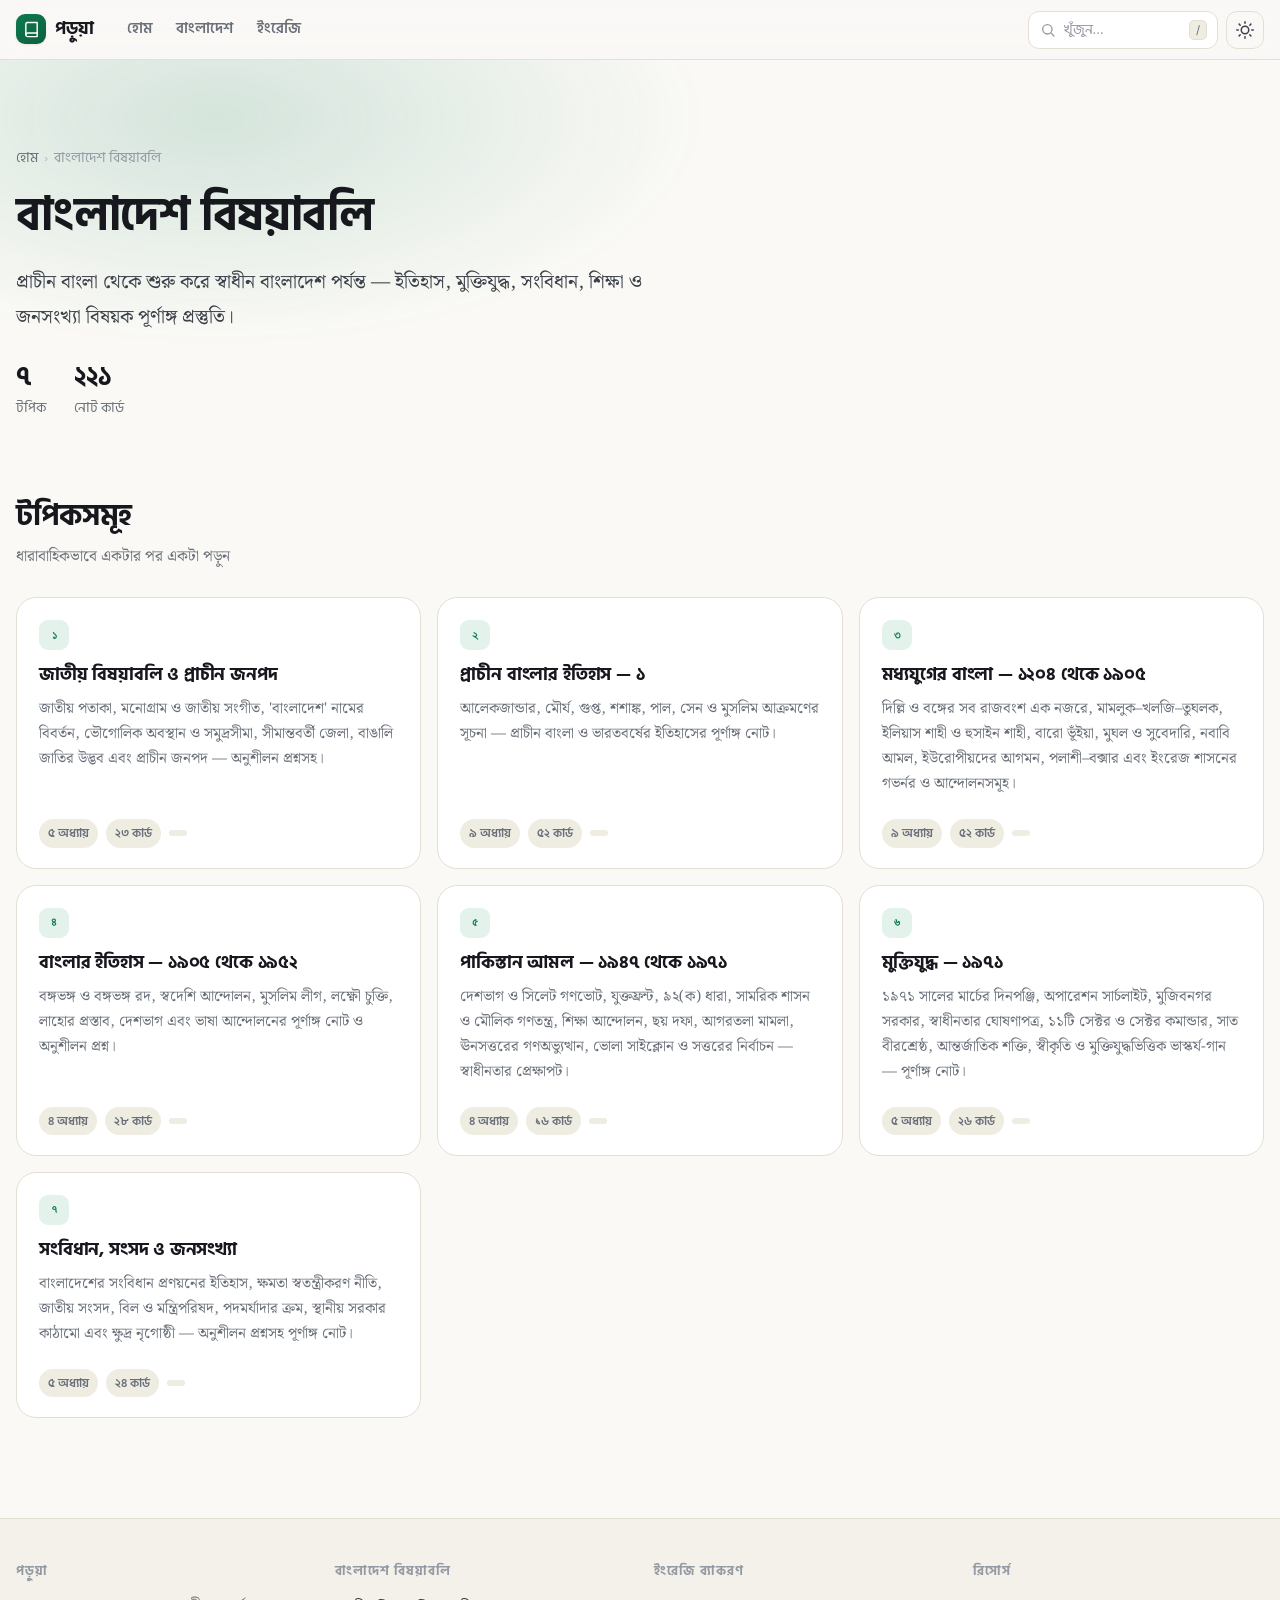
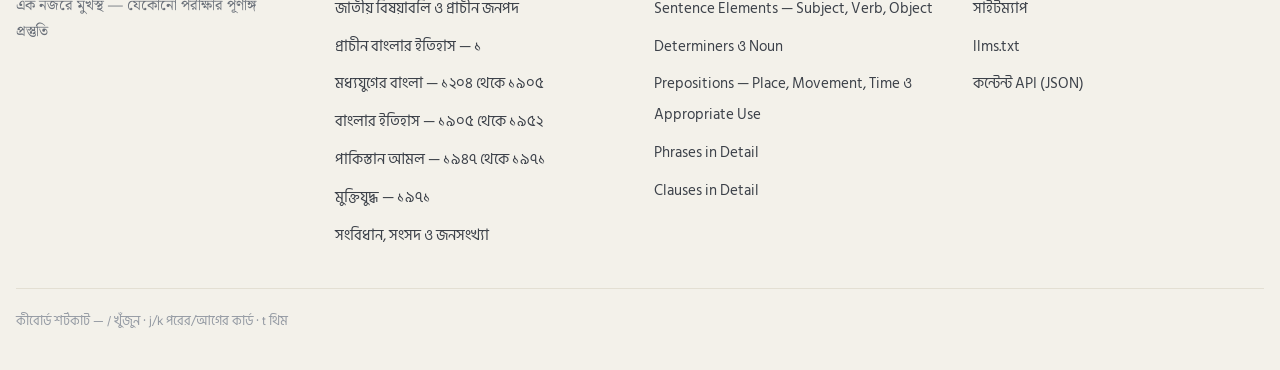
==== commit 516347b9: "English" ====
--- a/bangladesh-affairs/index.html
+++ b/bangladesh-affairs/index.html
@@ -6,7 +6,7 @@
 <title>বাংলাদেশ বিষয়াবলি — পড়ুয়া</title>
 <meta name="description" content="প্রাচীন বাংলা থেকে শুরু করে স্বাধীন বাংলাদেশ পর্যন্ত — ইতিহাস, মুক্তিযুদ্ধ, সংবিধান, শিক্ষা ও জনসংখ্যা বিষয়ক পূর্ণাঙ্গ প্রস্তুতি।">
 <meta name="keywords" content="বাংলাদেশ বিষয়াবলি, জাতীয় বিষয়াবলি ও প্রাচীন জনপদ, প্রাচীন বাংলার ইতিহাস — ১, মধ্যযুগের বাংলা — ১২০৪ থেকে ১৯০৫, বাংলার ইতিহাস — ১৯০৫ থেকে ১৯৫২, পাকিস্তান আমল — ১৯৪৭ থেকে ১৯৭১, মুক্তিযুদ্ধ — ১৯৭১, সংবিধান, সংসদ ও জনসংখ্যা">
-<link rel="canonical" href="https://porua.example.com/bangladesh-affairs/">
+<link rel="canonical" href="https://subrotoasg.github.io/poruya/bangladesh-affairs/">
 <meta name="robots" content="index, follow, max-snippet:-1, max-image-preview:large, max-video-preview:-1">
 <meta name="theme-color" content="#faf9f6">
 <meta name="color-scheme" content="light dark">
@@ -15,19 +15,19 @@
 <meta property="og:locale" content="bn_BD">
 <meta property="og:title" content="বাংলাদেশ বিষয়াবলি — পড়ুয়া">
 <meta property="og:description" content="প্রাচীন বাংলা থেকে শুরু করে স্বাধীন বাংলাদেশ পর্যন্ত — ইতিহাস, মুক্তিযুদ্ধ, সংবিধান, শিক্ষা ও জনসংখ্যা বিষয়ক পূর্ণাঙ্গ প্রস্তুতি।">
-<meta property="og:url" content="https://porua.example.com/bangladesh-affairs/">
+<meta property="og:url" content="https://subrotoasg.github.io/poruya/bangladesh-affairs/">
 <meta name="twitter:card" content="summary_large_image">
 <meta name="twitter:title" content="বাংলাদেশ বিষয়াবলি — পড়ুয়া">
 <meta name="twitter:description" content="প্রাচীন বাংলা থেকে শুরু করে স্বাধীন বাংলাদেশ পর্যন্ত — ইতিহাস, মুক্তিযুদ্ধ, সংবিধান, শিক্ষা ও জনসংখ্যা বিষয়ক পূর্ণাঙ্গ প্রস্তুতি।">
 <link rel="icon" href="../assets/favicon.svg" type="image/svg+xml">
 <link rel="manifest" href="../manifest.webmanifest">
-<link rel="alternate" type="text/markdown" href="https://porua.example.com/bangladesh-affairs/index.md">
+<link rel="alternate" type="text/markdown" href="https://subrotoasg.github.io/poruya/bangladesh-affairs/index.md">
 <link rel="preconnect" href="https://fonts.googleapis.com">
 <link rel="preconnect" href="https://fonts.gstatic.com" crossorigin>
 <link rel="stylesheet" href="https://fonts.googleapis.com/css2?family=Hind+Siliguri:wght@400;500;600;700&family=Noto+Serif+Bengali:wght@400;500;600;700&family=Inter:wght@400;500;600;700&display=swap">
 <link rel="stylesheet" href="../assets/css/style.css">
 <script>try{var t=localStorage.getItem('theme');if(t==='dark'||t==='light')document.documentElement.setAttribute('data-theme',t)}catch(e){}</script>
-<script type="application/ld+json">{"@context":"https://schema.org","@type":"BreadcrumbList","itemListElement":[{"@type":"ListItem","position":1,"name":"হোম","item":"https://porua.example.com/"},{"@type":"ListItem","position":2,"name":"বাংলাদেশ বিষয়াবলি","item":"https://porua.example.com/bangladesh-affairs/"}]}</script>
+<script type="application/ld+json">{"@context":"https://schema.org","@type":"BreadcrumbList","itemListElement":[{"@type":"ListItem","position":1,"name":"হোম","item":"https://subrotoasg.github.io/poruya/"},{"@type":"ListItem","position":2,"name":"বাংলাদেশ বিষয়াবলি","item":"https://subrotoasg.github.io/poruya/bangladesh-affairs/"}]}</script>
 </head>
 <body class="">
 <a class="skip-link" href="#main">মূল কন্টেন্টে যান</a>
@@ -41,6 +41,7 @@
     <nav class="header-nav" aria-label="প্রধান মেনু">
       <a href="../">হোম</a>
       <a href="../bangladesh-affairs/">বাংলাদেশ</a>
+      <a href="../english/">ইংরেজি</a>
     </nav>
     <div class="header-tools">
       <button class="search-trigger" data-search-open type="button" aria-label="খুঁজুন">
@@ -159,6 +160,10 @@
         <ul><li><a href="../bangladesh-affairs/bd-national-affairs/">জাতীয় বিষয়াবলি ও প্রাচীন জনপদ</a></li><li><a href="../bangladesh-affairs/bd-ancient-bengal-1/">প্রাচীন বাংলার ইতিহাস — ১</a></li><li><a href="../bangladesh-affairs/bd-medieval-bengal/">মধ্যযুগের বাংলা — ১২০৪ থেকে ১৯০৫</a></li><li><a href="../bangladesh-affairs/bd-1905-1952/">বাংলার ইতিহাস — ১৯০৫ থেকে ১৯৫২</a></li><li><a href="../bangladesh-affairs/bd-1947-1971/">পাকিস্তান আমল — ১৯৪৭ থেকে ১৯৭১</a></li><li><a href="../bangladesh-affairs/bd-liberation-war/">মুক্তিযুদ্ধ — ১৯৭১</a></li><li><a href="../bangladesh-affairs/bd-constitution-society/">সংবিধান, সংসদ ও জনসংখ্যা</a></li></ul>
       </div>
       <div>
+        <h5>ইংরেজি ব্যাকরণ</h5>
+        <ul><li><a href="../english/eng-sentence-elements/">Sentence Elements — Subject, Verb, Object</a></li><li><a href="../english/eng-determiners-nouns/">Determiners ও Noun</a></li><li><a href="../english/eng-prepositions/">Prepositions — Place, Movement, Time ও Appropriate Use</a></li><li><a href="../english/eng-phrases/">Phrases in Detail</a></li><li><a href="../english/eng-clauses/">Clauses in Detail</a></li></ul>
+      </div>
+      <div>
         <h5>রিসোর্স</h5>
         <ul>
           <li><a href="../sitemap.xml">সাইটম্যাপ</a></li>
